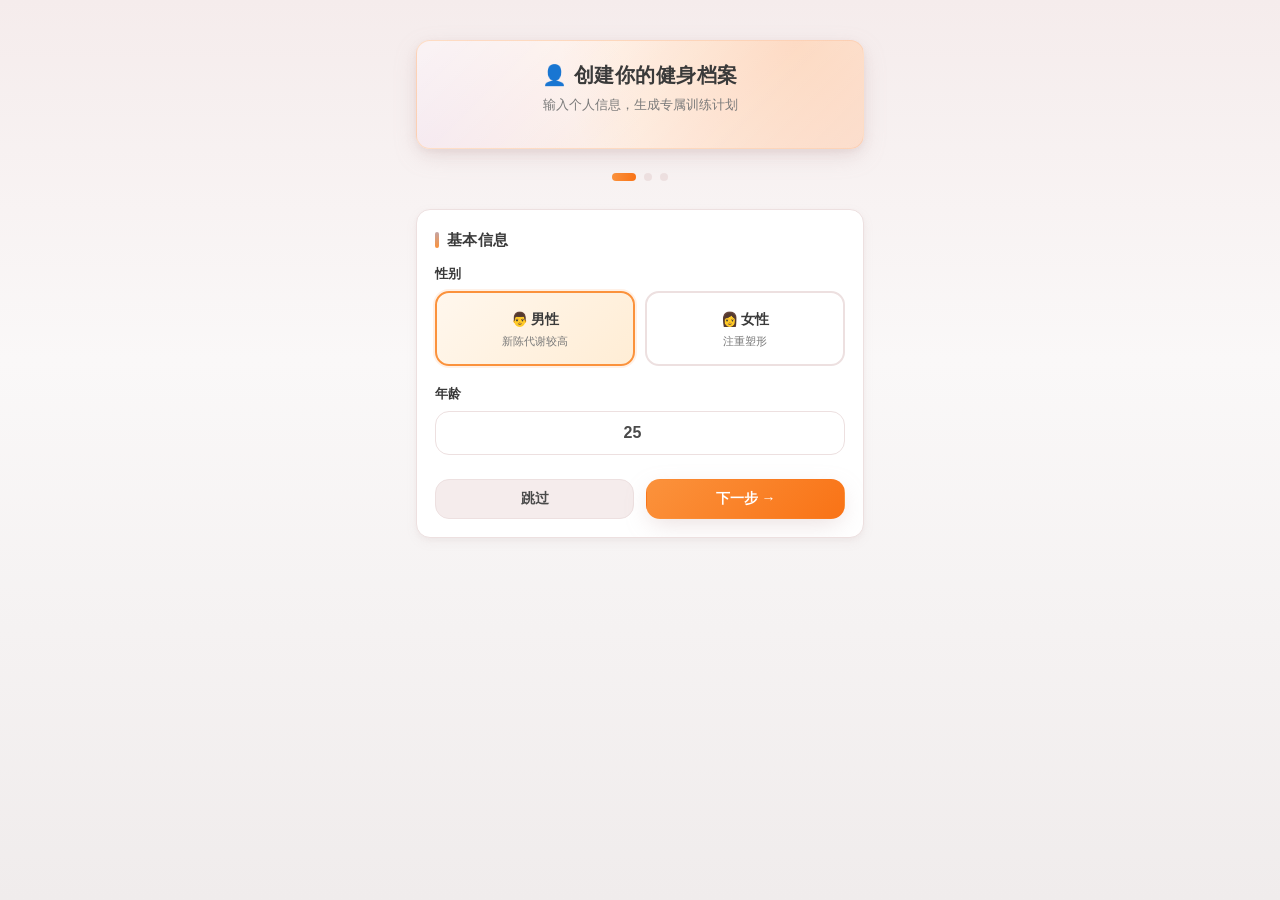
==== onboarding.html @ 5a68b159 "v4.0: 用户画像引导页 + 导航精简 + 首页整合" ====
<!DOCTYPE html>
<html lang="zh-CN">
<head>
<meta charset="UTF-8">
<meta name="viewport" content="width=device-width, initial-scale=1.0">
<title>减脂教练 · 用户画像</title>
<link rel="stylesheet" href="shared.css">
<style>
  .onboarding-container {
    max-width: 480px;
    margin: 0 auto;
    padding: 24px 16px;
    padding-top: 40px;
  }
  .step-indicator {
    display: flex;
    justify-content: center;
    gap: 8px;
    margin-bottom: 28px;
  }
  .step-dot {
    width: 8px;
    height: 8px;
    border-radius: 50%;
    background: var(--border);
    transition: all 0.3s;
  }
  .step-dot.active {
    width: 24px;
    border-radius: 4px;
    background: linear-gradient(90deg, #fb923c, #f97316);
  }
  .form-group {
    margin-bottom: 18px;
  }
  .form-group label {
    display: block;
    font-size: 13px;
    font-weight: 600;
    color: var(--text-strong);
    margin-bottom: 6px;
  }
  .form-group input {
    width: 100%;
    padding: 12px;
    border-radius: var(--radius);
    border: 1px solid var(--border);
    font-size: 16px;
    font-weight: 600;
    text-align: center;
    background: var(--card);
  }
  .form-group input:focus {
    border-color: #fb923c;
    box-shadow: 0 0 0 3px rgba(249, 115, 22, 0.15);
  }
  .radio-group {
    display: grid;
    grid-template-columns: 1fr 1fr;
    gap: 10px;
  }
  .radio-option {
    padding: 14px;
    border-radius: var(--radius);
    border: 2px solid var(--border);
    text-align: center;
    cursor: pointer;
    transition: all 0.2s;
    background: var(--card);
  }
  .radio-option:hover {
    border-color: var(--primary);
  }
  .radio-option.selected {
    border-color: #fb923c;
    background: linear-gradient(135deg, #fff7ed, #ffedd5);
    box-shadow: 0 0 0 2px rgba(249, 115, 22, 0.1);
  }
  .radio-option span {
    font-size: 14px;
    font-weight: 600;
    color: var(--text-strong);
  }
  .radio-option small {
    display: block;
    font-size: 11px;
    color: var(--sub);
    margin-top: 2px;
  }
  .btn-nav {
    display: flex;
    gap: 12px;
    margin-top: 24px;
  }
  .btn-nav .btn {
    flex: 1;
  }
  .result-card {
    background: var(--card);
    border-radius: var(--radius-lg);
    padding: 20px;
    margin-top: 16px;
    border: 1px solid var(--border);
  }
  .result-row {
    display: flex;
    justify-content: space-between;
    align-items: center;
    padding: 10px 0;
    border-bottom: 1px dashed var(--border);
  }
  .result-row:last-child {
    border-bottom: none;
  }
  .result-label {
    font-size: 13px;
    color: var(--sub);
  }
  .result-value {
    font-size: 16px;
    font-weight: 700;
    color: var(--text-strong);
  }
  .result-value.primary {
    color: #f97316;
  }
  .bmi-badge {
    display: inline-flex;
    padding: 4px 10px;
    border-radius: var(--radius-pill);
    font-size: 12px;
    font-weight: 600;
  }
  .bmi-normal { background: #dcfce7; color: #166534; }
  .bmi-overweight { background: #fef3c7; color: #92400e; }
  .bmi-obese { background: #fee2e2; color: #991b1b; }
</style>
</head>
<body>
<div class="onboarding-container">
  <div class="card hero-card" style="text-align:center;margin-bottom:24px">
    <h1>👤 创建你的健身档案</h1>
    <div class="hero-sub">输入个人信息，生成专属训练计划</div>
  </div>

  <div class="step-indicator">
    <div class="step-dot active" id="step1"></div>
    <div class="step-dot" id="step2"></div>
    <div class="step-dot" id="step3"></div>
  </div>

  <!-- Step 1: 基本信息 -->
  <div id="formStep1" class="card" style="display:block">
    <h3>基本信息</h3>
    <div class="form-group">
      <label>性别</label>
      <div class="radio-group">
        <div class="radio-option selected" onclick="selectGender('男')" data-value="男">
          <span>👨 男性</span>
          <small>新陈代谢较高</small>
        </div>
        <div class="radio-option" onclick="selectGender('女')" data-value="女">
          <span>👩 女性</span>
          <small>注重塑形</small>
        </div>
      </div>
    </div>
    <div class="form-group">
      <label>年龄</label>
      <input type="number" id="age" placeholder="25" min="15" max="80" value="25">
    </div>
    <div class="btn-nav">
      <button class="btn btn-secondary" onclick="nextStep(1)">跳过</button>
      <button class="btn btn-primary" onclick="nextStep(1)">下一步 →</button>
    </div>
  </div>

  <!-- Step 2: 身体数据 -->
  <div id="formStep2" class="card" style="display:none">
    <h3>身体数据</h3>
    <div class="form-group">
      <label>身高 (cm)</label>
      <input type="number" id="height" placeholder="170" min="100" max="250" value="170">
    </div>
    <div class="form-group">
      <label>体重 (kg)</label>
      <input type="number" id="weight" placeholder="70" min="30" max="200" step="0.1" value="70">
    </div>
    <div class="btn-nav">
      <button class="btn btn-secondary" onclick="prevStep(2)">← 返回</button>
      <button class="btn btn-primary" onclick="nextStep(2)">下一步 →</button>
    </div>
  </div>

  <!-- Step 3: 目标选择 -->
  <div id="formStep3" class="card" style="display:none">
    <h3>健身目标</h3>
    <div class="radio-group">
      <div class="radio-option selected" onclick="selectGoal('lose')" data-value="lose">
        <span>🔥 减脂</span>
        <small>减少体脂率</small>
      </div>
      <div class="radio-option" onclick="selectGoal('gain')" data-value="gain">
        <span>💪 增肌</span>
        <small>增加肌肉量</small>
      </div>
      <div class="radio-option" onclick="selectGoal('maintain')" data-value="maintain">
        <span>⚖️ 维持</span>
        <small>保持现有状态</small>
      </div>
      <div class="radio-option" onclick="selectGoal('fit')" data-value="fit">
        <span>🏃 塑形</span>
        <small>提升身体素质</small>
      </div>
    </div>
    <div class="form-group">
      <label>每周训练天数</label>
      <div class="radio-group">
        <div class="radio-option" onclick="selectDays(3)" data-value="3">
          <span>3 天</span>
          <small>新手入门</small>
        </div>
        <div class="radio-option selected" onclick="selectDays(5)" data-value="5">
          <span>5 天</span>
          <small>标准训练</small>
        </div>
        <div class="radio-option" onclick="selectDays(6)" data-value="6">
          <span>6 天</span>
          <small>进阶训练</small>
        </div>
      </div>
    </div>
    <div class="btn-nav">
      <button class="btn btn-secondary" onclick="prevStep(3)">← 返回</button>
      <button class="btn btn-primary" onclick="calculateAndSave()">完成创建 →</button>
    </div>
  </div>

  <!-- Result Preview -->
  <div id="resultPreview" class="card" style="display:none">
    <h3>📊 你的专属方案</h3>
    <div class="result-card">
      <div class="result-row">
        <span class="result-label">你的信息</span>
        <span class="result-value"><span id="resGender">男</span> · <span id="resAge">25</span>岁 · <span id="resHeight">170</span>cm</span>
      </div>
      <div class="result-row">
        <span class="result-label">当前体重</span>
        <span class="result-value primary"><span id="resWeight">70</span> kg</span>
      </div>
      <div class="result-row">
        <span class="result-label">BMI 指数</span>
        <span class="result-value"><span id="resBMI">24.2</span> <span id="bmiBadge" class="bmi-badge">正常</span></span>
      </div>
      <div class="result-row">
        <span class="result-label">每日消耗</span>
        <span class="result-value"><span id="resTDEE">2000</span> 千卡</span>
      </div>
      <div class="result-row">
        <span class="result-label">每日摄入目标</span>
        <span class="result-value primary"><span id="resCalories">1600</span> 千卡</span>
      </div>
      <div class="result-row">
        <span class="result-label">蛋白质目标</span>
        <span class="result-value"><span id="resProtein">105</span> g</span>
      </div>
    </div>
    <button class="btn btn-primary btn-block" onclick="goToHome()">开始健身之旅</button>
  </div>
</div>

<script>
var currentStep = 1;
var userProfile = {
  gender: '男',
  age: 25,
  height: 170,
  weight: 70,
  goal: 'lose',
  days: 5
};

function selectGender(gender) {
  document.querySelectorAll('#formStep1 .radio-option').forEach(function(el) {
    el.classList.remove('selected');
  });
  event.currentTarget.classList.add('selected');
  userProfile.gender = gender;
}

function selectGoal(goal) {
  document.querySelectorAll('#formStep3 .radio-option').forEach(function(el) {
    if (el.getAttribute('onclick').includes('selectGoal')) {
      el.classList.remove('selected');
    }
  });
  event.currentTarget.classList.add('selected');
  userProfile.goal = goal;
}

function selectDays(days) {
  document.querySelectorAll('#formStep3 .radio-option').forEach(function(el) {
    if (el.getAttribute('onclick').includes('selectDays')) {
      el.classList.remove('selected');
    }
  });
  event.currentTarget.classList.add('selected');
  userProfile.days = days;
}

function nextStep(step) {
  if (step === 1) {
    userProfile.age = parseInt(document.getElementById('age').value) || 25;
    document.getElementById('formStep1').style.display = 'none';
    document.getElementById('formStep2').style.display = 'block';
    document.getElementById('step1').classList.remove('active');
    document.getElementById('step2').classList.add('active');
    currentStep = 2;
  } else if (step === 2) {
    userProfile.height = parseInt(document.getElementById('height').value) || 170;
    userProfile.weight = parseFloat(document.getElementById('weight').value) || 70;
    document.getElementById('formStep2').style.display = 'none';
    document.getElementById('formStep3').style.display = 'block';
    document.getElementById('step2').classList.remove('active');
    document.getElementById('step3').classList.add('active');
    currentStep = 3;
  }
}

function prevStep(step) {
  if (step === 2) {
    document.getElementById('formStep2').style.display = 'none';
    document.getElementById('formStep1').style.display = 'block';
    document.getElementById('step2').classList.remove('active');
    document.getElementById('step1').classList.add('active');
    currentStep = 1;
  } else if (step === 3) {
    document.getElementById('formStep3').style.display = 'none';
    document.getElementById('formStep2').style.display = 'block';
    document.getElementById('step3').classList.remove('active');
    document.getElementById('step2').classList.add('active');
    currentStep = 2;
  }
}

function calculateAndSave() {
  var bmi = userProfile.weight / Math.pow(userProfile.height / 100, 2);
  
  var bmr;
  if (userProfile.gender === '男') {
    bmr = 10 * userProfile.weight + 6.25 * userProfile.height - 5 * userProfile.age + 5;
  } else {
    bmr = 10 * userProfile.weight + 6.25 * userProfile.height - 5 * userProfile.age - 161;
  }
  
  var activityFactor = userProfile.days === 3 ? 1.375 : (userProfile.days === 5 ? 1.55 : 1.725);
  var tdee = Math.round(bmr * activityFactor);
  
  var calories;
  if (userProfile.goal === 'lose') {
    calories = tdee - 400;
  } else if (userProfile.goal === 'gain') {
    calories = tdee + 300;
  } else {
    calories = tdee;
  }
  
  var protein = Math.round(userProfile.weight * 1.5);
  
  document.getElementById('resGender').textContent = userProfile.gender;
  document.getElementById('resAge').textContent = userProfile.age;
  document.getElementById('resHeight').textContent = userProfile.height;
  document.getElementById('resWeight').textContent = userProfile.weight;
  document.getElementById('resBMI').textContent = bmi.toFixed(1);
  
  var bmiBadge = document.getElementById('bmiBadge');
  if (bmi < 18.5) {
    bmiBadge.textContent = '偏瘦';
    bmiBadge.className = 'bmi-badge';
    bmiBadge.style.background = '#dbeafe';
    bmiBadge.style.color = '#1e40af';
  } else if (bmi < 24) {
    bmiBadge.textContent = '正常';
    bmiBadge.className = 'bmi-badge bmi-normal';
  } else if (bmi < 28) {
    bmiBadge.textContent = '超重';
    bmiBadge.className = 'bmi-badge bmi-overweight';
  } else {
    bmiBadge.textContent = '肥胖';
    bmiBadge.className = 'bmi-badge bmi-obese';
  }
  
  document.getElementById('resTDEE').textContent = tdee;
  document.getElementById('resCalories').textContent = calories;
  document.getElementById('resProtein').textContent = protein;
  
  document.getElementById('formStep3').style.display = 'none';
  document.getElementById('resultPreview').style.display = 'block';
  
  var targetMin = Math.round(userProfile.weight * 0.85);
  var targetMax = Math.round(userProfile.weight * 0.92);
  
  localStorage.setItem('fit_user_profile', JSON.stringify({
    gender: userProfile.gender,
    age: userProfile.age,
    height: userProfile.height,
    weight: userProfile.weight,
    startWeight: userProfile.weight,
    goal: userProfile.goal,
    days: userProfile.days,
    bmi: bmi.toFixed(1),
    tdee: tdee,
    calories: calories,
    protein: protein,
    targetMin: targetMin,
    targetMax: targetMax
  }));
  
  localStorage.setItem('fit_onboarding_done', 'true');
}

function goToHome() {
  window.location.href = 'index.html';
}
</script>
</body>
</html>
---- shared.css ----
/* ============================================================
   减脂教练 App · 共享样式 v3.0
   设计语言：莫兰迪色系 + 柔和渐变 + 毛玻璃阴影
   设计原则：手机优先、卡片分层、微交互、可读性优先
   所有 .html 页面均应引用本文件，作为唯一 CSS 变量来源
   ============================================================ */

:root {
  /* ---- 主题色（莫兰迪色系）---- */
  --bg: #FAF8F8;
  --bg-gradient: linear-gradient(180deg, #F5ECEC 0%, #FAF8F8 40%, #F0ECEC 100%);
  --card: #FFFFFF;
  --surface: #F5ECEC;
  --text: #4A4A4A;
  --text-strong: #3A3A3A;
  --sub: #7A7A7A;
  --border: #EDE0E0;
  --border-strong: #D9D0D0;

  /* ---- 品牌色（莫兰迪粉·灰粉体系）---- */
  --primary: #C4A4A4;
  --primary-soft: #F5ECEC;
  --primary-strong: #A88B8B;

  /* ---- 训练分类色（莫兰迪化）---- */
  --pull: #8B9BA8;        /* 拉日 - 灰蓝 */
  --pull-soft: #E8ECEF;
  --push: #C4A88B;        /* 推日 - 灰橙 */
  --push-soft: #F5ECE4;
  --leg: #A88B8B;         /* 腿日 - 灰粉深 */
  --leg-soft: #EDE0E0;
  --cardio: #9BA89B;      /* 有氧 - 灰绿 */
  --cardio-soft: #ECEFEC;
  --recovery: #A89BA8;    /* 恢复 - 灰紫 */
  --recovery-soft: #F0ECEF;
  --fullbody: #9BA89B;    /* 全身 - 灰绿 */
  --fullbody-soft: #ECEFEC;

  /* ---- 时间轴类别（莫兰迪化）---- */
  --food: #9BA89B;        /* 灰绿 */
  --water: #8B9BA8;       /* 灰蓝 */
  --exercise: #C4A4A4;    /* 灰粉 */
  --move: #A89BA8;        /* 灰紫 */
  --sleep: #8B9BA8;       /* 灰蓝 */
  --rest: #A0A0A0;        /* 灰色 */

  /* ---- 语义色（莫兰迪化）---- */
  --info: #8B9BA8;        /* 灰蓝 */
  --warn: #C4A88B;        /* 灰橙 */
  --danger: #A88B8B;      /* 灰粉深 */
  --success: #9BA89B;     /* 灰绿 */

  /* ---- 阴影（分层体系 - 莫兰迪化）---- */
  --shadow-sm: 0 1px 2px rgba(168, 139, 139, 0.06), 0 1px 1px rgba(168, 139, 139, 0.04);
  --shadow-md: 0 4px 12px rgba(168, 139, 139, 0.08), 0 2px 4px rgba(168, 139, 139, 0.05);
  --shadow-lg: 0 12px 32px -8px rgba(168, 139, 139, 0.18), 0 4px 12px rgba(168, 139, 139, 0.08);
  --shadow-primary: 0 8px 24px -4px rgba(196, 164, 164, 0.35);

  /* ---- 圆角 ---- */
  --radius-sm: 8px;
  --radius: 14px;
  --radius-lg: 20px;
  --radius-pill: 999px;

  /* ---- 字体 ---- */
  --font: -apple-system, BlinkMacSystemFont, "PingFang SC", "Microsoft YaHei", "Segoe UI", sans-serif;
  --font-mono: ui-monospace, SFMono-Regular, Menlo, Monaco, Consolas, monospace;

  /* ---- 间距 ---- */
  --space-1: 4px;
  --space-2: 8px;
  --space-3: 12px;
  --space-4: 16px;
  --space-5: 20px;
  --space-6: 24px;
  --space-8: 32px;
}

/* ================== 基础重置 ================== */
* { box-sizing: border-box; }
html, body {
  margin: 0;
  padding: 0;
  -webkit-text-size-adjust: 100%;
}
body {
  font-family: var(--font);
  background: var(--bg);
  background-image: var(--bg-gradient);
  background-attachment: fixed;
  color: var(--text);
  line-height: 1.6;
  font-size: 15px;
  min-height: 100vh;
  padding-bottom: 40px;
}
a { color: var(--primary); text-decoration: none; }
a:hover { text-decoration: underline; text-underline-offset: 3px; }

/* ================== 顶部 Tab 导航 ================== */
nav.tab-bar {
  position: sticky;
  top: 0;
  z-index: 50;
  display: flex;
  background: rgba(255, 255, 255, 0.82);
  backdrop-filter: saturate(1.4) blur(14px);
  -webkit-backdrop-filter: saturate(1.4) blur(14px);
  border-bottom: 1px solid var(--border);
  box-shadow: 0 1px 0 rgba(139, 90, 43, 0.04);
}
nav.tab-bar a {
  flex: 1;
  text-align: center;
  padding: 14px 8px 12px;
  color: var(--sub);
  font-size: 14px;
  font-weight: 500;
  position: relative;
  letter-spacing: 0.3px;
  transition: color 0.2s ease;
}
nav.tab-bar a:hover { color: var(--primary); text-decoration: none; }
nav.tab-bar a.active {
  color: var(--primary-strong);
  font-weight: 700;
}
nav.tab-bar a.active::after {
  content: '';
  position: absolute;
  bottom: 0;
  left: 50%;
  transform: translateX(-50%);
  width: 28px;
  height: 3px;
  background: linear-gradient(90deg, var(--primary), #fb923c);
  border-radius: 3px 3px 0 0;
  box-shadow: 0 0 10px rgba(249, 115, 22, 0.4);
}

/* ================== 页面容器 ================== */
.container {
  max-width: 720px;
  margin: 0 auto;
  padding: 20px 16px;
}
.page-title {
  font-size: 22px;
  font-weight: 700;
  margin: 8px 4px 16px;
  color: var(--text-strong);
  letter-spacing: 0.5px;
  display: flex;
  align-items: center;
  gap: 8px;
}
.page-title small {
  font-size: 12px;
  color: var(--sub);
  font-weight: 500;
  margin-left: auto;
}

/* ================== 卡片（核心组件）================== */
.card {
  background: var(--card);
  border-radius: var(--radius);
  padding: 18px 18px;
  box-shadow: var(--shadow-md);
  margin-bottom: 14px;
  border: 1px solid var(--border);
  transition: transform 0.25s ease, box-shadow 0.25s ease;
  position: relative;
  overflow: hidden;
}
.card:hover { box-shadow: var(--shadow-lg); }
.card > h2,
.card > h3 {
  margin: 0 0 12px;
  font-size: 15px;
  font-weight: 700;
  color: var(--text-strong);
  letter-spacing: 0.3px;
  display: flex;
  align-items: center;
  gap: 8px;
}
.card h2::before,
.card h3::before {
  content: '';
  width: 4px;
  height: 16px;
  background: linear-gradient(180deg, var(--primary), #fb923c);
  border-radius: 2px;
}
.card hr {
  border: none;
  border-top: 1px dashed var(--border);
  margin: 14px 0;
}

/* ---- 分类边框卡片（训练日 / 明日预告）---- */
.card-accent-pull { border-left: 4px solid var(--pull); }
.card-accent-push { border-left: 4px solid var(--push); }
.card-accent-leg  { border-left: 4px solid var(--leg); }
.card-accent-cardio { border-left: 4px solid var(--cardio); }
.card-accent-recovery { border-left: 4px solid var(--recovery); }
.card-accent-fullbody { border-left: 4px solid var(--fullbody); }
.card-accent-tomorrow { border-left: 4px solid var(--info); }
.card-accent-sleep  { border-left: 4px solid var(--sleep); }

/* ---- 顶部渐变大卡（英雄卡片）---- */
.hero-card {
  background:
    linear-gradient(135deg, rgba(255,255,255,0.95), rgba(255,255,255,0.85)),
    linear-gradient(135deg, #fb923c 0%, #f97316 50%, #ea580c 100%);
  color: var(--text);
  border: 1px solid rgba(249, 115, 22, 0.2);
  box-shadow: var(--shadow-primary), var(--shadow-md);
  position: relative;
}
.hero-card::before {
  content: '';
  position: absolute;
  inset: 0;
  background: radial-gradient(circle at 85% 0%, rgba(249, 115, 22, 0.15), transparent 60%),
              radial-gradient(circle at 0% 100%, rgba(139, 92, 246, 0.08), transparent 50%);
  pointer-events: none;
}
.hero-card h1 {
  margin: 0 0 4px;
  font-size: 20px;
  font-weight: 800;
  color: var(--text-strong);
  letter-spacing: 0.5px;
  position: relative;
}
.hero-card .hero-sub {
  font-size: 13px;
  color: var(--sub);
  margin-bottom: 14px;
  position: relative;
}

/* ================== 网格与数字卡 ================== */
.grid-2 { display: grid; grid-template-columns: 1fr 1fr; gap: 10px; }
.grid-3 { display: grid; grid-template-columns: 1fr 1fr 1fr; gap: 10px; }
.grid-4 { display: grid; grid-template-columns: repeat(4, 1fr); gap: 8px; }
@media (max-width: 480px) {
  .grid-4 { grid-template-columns: repeat(2, 1fr); }
}

.metric-box {
  background: var(--surface);
  border: 1px solid var(--border);
  border-radius: var(--radius-sm);
  padding: 12px 10px;
  text-align: center;
  position: relative;
}
.metric-box .metric-val {
  display: block;
  font-size: 22px;
  font-weight: 800;
  color: var(--primary-strong);
  letter-spacing: 0.5px;
}
.metric-box .metric-label {
  font-size: 12px;
  color: var(--sub);
  margin-top: 2px;
}
.metric-box.primary {
  background: linear-gradient(135deg, var(--primary-soft), #fff7ed);
  border-color: #fed7aa;
}
.metric-box.water {
  background: linear-gradient(135deg, #e0f2fe, #f0f9ff);
  border-color: #bae6fd;
}
.metric-box.water .metric-val { color: #0369a1; }
.metric-box.exercise {
  background: linear-gradient(135deg, #ffedd5, #fff7ed);
  border-color: #fed7aa;
}
.metric-box.exercise .metric-val { color: var(--primary-strong); }
.metric-box.sleep {
  background: linear-gradient(135deg, #e0e7ff, #f5f3ff);
  border-color: #c7d2fe;
}
.metric-box.sleep .metric-val { color: #4338ca; }

/* ================== 标签（badge）================== */
.badge {
  display: inline-flex;
  align-items: center;
  gap: 4px;
  font-size: 12px;
  font-weight: 600;
  padding: 4px 10px;
  border-radius: var(--radius-pill);
  line-height: 1.4;
}
.badge-pull { background: var(--pull-soft); color: #1e40af; }
.badge-push { background: var(--push-soft); color: #92400e; }
.badge-leg  { background: var(--leg-soft); color: #991b1b; }
.badge-cardio { background: var(--cardio-soft); color: #166534; }
.badge-recovery { background: var(--recovery-soft); color: #6d28d9; }
.badge-fullbody { background: var(--fullbody-soft); color: #9d174d; }
.badge-info   { background: #e0f2fe; color: #075985; }
.badge-warn   { background: #fef3c7; color: #92400e; }
.badge-danger { background: #fee2e2; color: #991b1b; }

/* ================== 时间轴（横向滚动）================== */
.tl-scroll {
  overflow-x: auto;
  overflow-y: hidden;
  scroll-snap-type: x mandatory;
  -webkit-overflow-scrolling: touch;
  margin: 0 -4px;
  padding: 4px;
  scrollbar-width: none;
}
.tl-scroll::-webkit-scrollbar { display: none; }
.tl-track {
  display: flex;
  gap: 8px;
  flex-wrap: nowrap;
}
.tl-item {
  flex: 0 0 auto;
  width: 120px;
  background: var(--card);
  border: 1px solid var(--border);
  border-radius: var(--radius);
  padding: 10px;
  scroll-snap-align: start;
  position: relative;
  transition: transform 0.2s, box-shadow 0.2s;
}
.tl-item:hover { transform: translateY(-2px); box-shadow: var(--shadow-sm); }
.tl-item.now {
  background: linear-gradient(135deg, #fff7ed, #ffedd5);
  border-color: var(--primary);
  box-shadow: var(--shadow-primary);
}
.tl-item.now::before {
  content: '当前';
  position: absolute;
  top: -7px; right: 8px;
  background: var(--primary);
  color: #fff;
  font-size: 10px;
  padding: 2px 8px;
  border-radius: var(--radius-pill);
  font-weight: 700;
  letter-spacing: 1px;
}
.tl-item .tl-time {
  font-size: 12px;
  font-weight: 700;
  margin-bottom: 4px;
}
.tl-item .tl-text {
  font-size: 13px;
  color: var(--text);
  line-height: 1.45;
}
.tl-time.food { color: var(--food); }
.tl-time.water { color: var(--water); }
.tl-time.exercise { color: var(--exercise); }
.tl-time.move { color: var(--move); }
.tl-time.sleep { color: var(--sleep); }
.tl-time.rest { color: var(--rest); }

/* ================== 按钮 ================== */
.btn {
  display: inline-flex;
  align-items: center;
  justify-content: center;
  gap: 6px;
  padding: 10px 18px;
  font-size: 14px;
  font-weight: 600;
  border-radius: var(--radius);
  border: 1px solid var(--border);
  background: var(--card);
  color: var(--text);
  cursor: pointer;
  transition: all 0.2s ease;
  font-family: inherit;
}
.btn:hover { border-color: var(--primary); transform: translateY(-1px); box-shadow: var(--shadow-sm); }
.btn:active { transform: translateY(0); }

.btn-primary {
  background: linear-gradient(135deg, #fb923c, #f97316);
  color: #fff;
  border-color: transparent;
  box-shadow: var(--shadow-primary);
}
.btn-primary:hover { filter: brightness(1.05); }

.btn-secondary {
  background: var(--surface);
  color: var(--text);
}

.btn-block { width: 100%; }

/* ---- 问题按钮组（用于每周小结等）---- */
.btn-group {
  display: flex;
  flex-wrap: wrap;
  gap: 6px;
  margin: 6px 0 4px;
}
.qb-btn {
  flex: 1;
  min-width: 72px;
  padding: 10px 8px;
  border-radius: var(--radius);
  background: var(--surface);
  border: 1px solid var(--border);
  color: var(--text);
  font-size: 13px;
  font-weight: 600;
  cursor: pointer;
  transition: all 0.2s;
  font-family: inherit;
}
.qb-btn:hover { border-color: var(--primary); color: var(--primary); }
.qb-btn.selected {
  background: linear-gradient(135deg, #fb923c, #f97316);
  color: #fff;
  border-color: transparent;
  box-shadow: var(--shadow-primary);
}

/* ================== 输入控件 ================== */
input[type="text"], input[type="number"], textarea {
  width: 100%;
  padding: 10px 12px;
  border-radius: var(--radius-sm);
  border: 1px solid var(--border);
  background: var(--card);
  color: var(--text);
  font-size: 14px;
  font-family: inherit;
  outline: none;
  transition: border-color 0.2s, box-shadow 0.2s;
}
input:focus, textarea:focus {
  border-color: var(--primary);
  box-shadow: 0 0 0 3px rgba(249, 115, 22, 0.15);
}
textarea { min-height: 72px; resize: vertical; line-height: 1.6; }

/* ================== Tab 切换（训练日/主导航）================== */
.subtabs, .tab-wrap {
  display: flex;
  gap: 6px;
  margin-bottom: 14px;
  overflow-x: auto;
  padding-bottom: 4px;
  scrollbar-width: none;
}
.subtabs::-webkit-scrollbar, .tab-wrap::-webkit-scrollbar { display: none; }
.subtab-btn, .tab-btn {
  flex: 0 0 auto;
  padding: 8px 14px;
  font-size: 13px;
  font-weight: 600;
  border-radius: var(--radius-pill);
  background: var(--surface);
  border: 1px solid var(--border);
  color: var(--text);
  cursor: pointer;
  white-space: nowrap;
  transition: all 0.2s;
  font-family: inherit;
}
.subtab-btn:hover, .tab-btn:hover { border-color: var(--primary); color: var(--primary); }
.subtab-btn.active, .tab-btn.active {
  background: linear-gradient(135deg, #fb923c, #f97316);
  color: #fff;
  border-color: transparent;
  box-shadow: var(--shadow-primary);
}
.tab-panel { display: none; }
.tab-panel.active { display: block; animation: fadeIn 0.3s ease; }

@keyframes fadeIn {
  from { opacity: 0; transform: translateY(6px); }
  to   { opacity: 1; transform: translateY(0); }
}

/* ================== 动作列表 ================== */
.move-list { display: flex; flex-direction: column; gap: 6px; }
.move-row {
  display: grid;
  grid-template-columns: 28px 1fr auto auto;
  align-items: center;
  gap: 10px;
  padding: 10px 12px;
  background: var(--surface);
  border-radius: var(--radius-sm);
  font-size: 13.5px;
  transition: background 0.2s;
}
.move-row:hover { background: #fef3e6; }
.move-row .mv-idx {
  font-weight: 700;
  color: var(--primary);
  font-size: 13px;
  width: 24px; height: 24px;
  background: var(--primary-soft);
  border-radius: 50%;
  display: inline-flex; align-items: center; justify-content: center;
}
.move-row .mv-name { font-weight: 600; color: var(--text-strong); }
.move-row .mv-sets { color: var(--sub); font-size: 12px; font-family: var(--font-mono); }
.move-row .mv-rest { font-size: 11px; color: var(--sub); }

/* ================== B 站视频卡 ================== */
.vid-card {
  background: #0f0f0f;
  border-radius: var(--radius);
  overflow: hidden;
  margin: 10px 0;
  box-shadow: var(--shadow-md);
}
.vid-card .vid-meta {
  padding: 10px 12px;
  color: #f3f4f6;
  font-size: 12.5px;
  display: flex;
  align-items: center;
  gap: 8px;
  background: linear-gradient(90deg, #1a1a1a, #0f0f0f);
}
.vid-card .vid-meta .vid-icon {
  display: inline-flex; align-items: center; justify-content: center;
  width: 24px; height: 24px;
  background: #ea580c; border-radius: 6px;
  color: #fff; font-size: 11px; font-weight: 700;
}
.vid-lazy {
  position: relative;
  aspect-ratio: 16/9;
  background: #000 url("data:image/svg+xml;utf8,<svg xmlns='http://www.w3.org/2000/svg' viewBox='0 0 160 90'><defs><linearGradient id='g' x1='0' x2='1'><stop offset='0' stop-color='%23f97316'/><stop offset='1' stop-color='%23c2410c'/></linearGradient></defs><rect width='160' height='90' fill='%23222'/><circle cx='80' cy='45' r='16' fill='url(%23g)' opacity='0.9'/><polygon points='74,38 74,52 88,45' fill='white'/></svg>") center/cover no-repeat;
  cursor: pointer;
  display: flex; align-items: center; justify-content: center;
  transition: filter 0.2s;
}
.vid-lazy:hover { filter: brightness(1.1); }
.vid-lazy::before {
  content: '▶ 点击播放 B 站视频';
  color: #fff;
  font-size: 13px;
  background: rgba(0,0,0,0.55);
  padding: 8px 14px;
  border-radius: var(--radius-pill);
}
.vid-card iframe {
  width: 100%;
  aspect-ratio: 16/9;
  border: 0;
  display: block;
}

/* ================== 表格 ================== */
.simple-table {
  width: 100%;
  border-collapse: collapse;
  font-size: 13.5px;
  margin: 6px 0;
}
.simple-table th,
.simple-table td {
  padding: 9px 10px;
  border-bottom: 1px solid var(--border);
  text-align: left;
  vertical-align: top;
}
.simple-table th {
  font-size: 12px;
  color: var(--sub);
  font-weight: 600;
  background: var(--surface);
  letter-spacing: 0.3px;
  text-transform: uppercase;
}
.simple-table tr:last-child td { border-bottom: none; }
.simple-table tr:hover td { background: #fff7ed; }

/* ================== 天气行 ================== */
.weather-row {
  display: flex;
  align-items: center;
  gap: 10px;
  padding: 10px 12px;
  background: linear-gradient(135deg, #f0f9ff, #fff7ed);
  border-radius: var(--radius-sm);
  font-size: 13.5px;
  border: 1px solid #e0f2fe;
}
.weather-row .wx-emoji { font-size: 20px; }
.weather-row .wx-text { flex: 1; font-size: 13.5px; }
.weather-row .wx-tag {
  font-size: 11px;
  background: #fff;
  padding: 3px 8px;
  border-radius: var(--radius-pill);
  color: var(--primary);
  font-weight: 600;
}

/* ================== 进度条（体重追踪）================== */
.progress-wrap {
  margin: 12px 0 10px;
}
.progress-bar {
  position: relative;
  height: 10px;
  background: var(--surface);
  border-radius: var(--radius-pill);
  overflow: hidden;
}
.progress-bar .progress-fill {
  height: 100%;
  background: linear-gradient(90deg, #fb923c, #f97316);
  border-radius: var(--radius-pill);
  transition: width 0.6s ease;
  box-shadow: 0 0 10px rgba(249, 115, 22, 0.4);
}
.progress-labels {
  display: flex;
  justify-content: space-between;
  font-size: 11px;
  color: var(--sub);
  margin-top: 4px;
}

/* ================== 训练进度条（训练日跟练专用）================== */
.workout-progress {
  display: flex;
  align-items: center;
  gap: 10px;
  padding: 12px 14px;
  background: linear-gradient(135deg, #fff7ed, #ffedd5);
  border-radius: var(--radius);
  border: 1px solid #fed7aa;
  margin-bottom: 14px;
}
.workout-progress .progress-ring {
  width: 48px;
  height: 48px;
  border-radius: 50%;
  background: conic-gradient(var(--primary) 0%, var(--primary) var(--progress), #fff 0%);
  display: flex;
  align-items: center;
  justify-content: center;
  position: relative;
}
.workout-progress .progress-ring::before {
  content: '';
  position: absolute;
  width: 38px;
  height: 38px;
  background: #fff;
  border-radius: 50%;
}
.workout-progress .progress-ring span {
  position: relative;
  font-size: 13px;
  font-weight: 700;
  color: var(--primary-strong);
}
.workout-progress .progress-info {
  flex: 1;
}
.workout-progress .progress-title {
  font-size: 13px;
  color: var(--text);
  font-weight: 600;
}
.workout-progress .progress-sub {
  font-size: 11.5px;
  color: var(--sub);
  margin-top: 2px;
}
.workout-progress .progress-btn {
  padding: 8px 14px;
  background: linear-gradient(135deg, #fb923c, #f97316);
  color: #fff;
  border: none;
  border-radius: var(--radius-pill);
  font-size: 12px;
  font-weight: 600;
  cursor: pointer;
  box-shadow: var(--shadow-primary);
}

/* ================== 休息计时器 ================== */
.rest-timer {
  position: fixed;
  top: 50%;
  left: 50%;
  transform: translate(-50%, -50%);
  background: rgba(15, 23, 42, 0.95);
  border-radius: 24px;
  padding: 40px 50px;
  z-index: 300;
  text-align: center;
  box-shadow: 0 25px 60px rgba(0, 0, 0, 0.4);
  animation: timerPop 0.3s cubic-bezier(0.34, 1.56, 0.64, 1);
}
@keyframes timerPop {
  from { opacity: 0; transform: translate(-50%, -50%) scale(0.8); }
  to   { opacity: 1; transform: translate(-50%, -50%) scale(1); }
}
.rest-timer .timer-bg {
  width: 160px;
  height: 160px;
  border-radius: 50%;
  background: conic-gradient(#22c55e 0%, #22c55e var(--timer-pct), #334155 0%);
  margin: 0 auto 20px;
  display: flex;
  align-items: center;
  justify-content: center;
  position: relative;
}
.rest-timer .timer-bg::before {
  content: '';
  position: absolute;
  width: 140px;
  height: 140px;
  background: #0f172a;
  border-radius: 50%;
}
.rest-timer .timer-num {
  position: relative;
  font-size: 56px;
  font-weight: 800;
  color: #fff;
  font-family: var(--font-mono);
}
.rest-timer .timer-label {
  font-size: 14px;
  color: #94a3b8;
  margin-bottom: 20px;
}
.rest-timer .timer-btns {
  display: flex;
  gap: 12px;
  justify-content: center;
}
.rest-timer .timer-btn {
  padding: 10px 24px;
  border-radius: var(--radius);
  font-size: 13px;
  font-weight: 600;
  cursor: pointer;
  font-family: inherit;
  border: none;
}
.rest-timer .timer-btn-primary {
  background: linear-gradient(135deg, #22c55e, #16a34a);
  color: #fff;
}
.rest-timer .timer-btn-secondary {
  background: #334155;
  color: #94a3b8;
}
.rest-overlay {
  position: fixed;
  inset: 0;
  background: rgba(0, 0, 0, 0.6);
  z-index: 299;
  backdrop-filter: blur(4px);
}

/* ================== Canvas 图表 ================== */
canvas.chart {
  width: 100%;
  max-width: 100%;
  display: block;
  background: linear-gradient(180deg, #fff7ed, #ffffff);
  border-radius: var(--radius);
  border: 1px solid var(--border);
  padding: 8px;
  margin-top: 8px;
}

/* ================== 列表（规则清单）================== */
.rule-list {
  list-style: none;
  padding: 0;
  margin: 0;
  display: flex;
  flex-direction: column;
  gap: 6px;
}
.rule-list li {
  padding: 10px 12px 10px 36px;
  background: var(--surface);
  border-radius: var(--radius-sm);
  font-size: 13.5px;
  position: relative;
  line-height: 1.55;
}
.rule-list li::before {
  content: '';
  position: absolute;
  left: 12px;
  top: 50%;
  transform: translateY(-50%);
  width: 14px; height: 14px;
  background: var(--primary);
  border-radius: 50%;
  box-shadow: 0 0 0 4px var(--primary-soft);
}
.rule-list li:hover { background: #fef3e6; }

/* ================== 双列对比卡（禁/替）================== */
.compare {
  display: grid;
  grid-template-columns: 1fr 1fr;
  gap: 10px;
  margin-top: 8px;
}
.compare .col {
  padding: 12px;
  border-radius: var(--radius);
  background: var(--surface);
  border: 1px solid var(--border);
}
.compare .col.forbid { border-color: #fecaca; background: #fef2f2; }
.compare .col.allow { border-color: #bbf7d0; background: #f0fdf4; }
.compare .col h4 {
  margin: 0 0 8px;
  font-size: 12px;
  font-weight: 700;
  letter-spacing: 0.5px;
}
.compare .col.forbid h4 { color: #b91c1c; }
.compare .col.allow h4 { color: #15803d; }
.compare .col ul {
  list-style: none;
  padding: 0;
  margin: 0;
  font-size: 12.5px;
}
.compare .col ul li { padding: 4px 0; line-height: 1.5; }

/* ================== 状态文本 / 轻文本 ================== */
.muted { color: var(--sub); font-size: 12.5px; }
.hint {
  font-size: 12px;
  color: var(--sub);
  padding: 8px 10px;
  background: var(--surface);
  border-left: 3px solid var(--primary);
  border-radius: 0 var(--radius-sm) var(--radius-sm) 0;
  margin: 8px 0;
}

/* ================== 空态 & 保存提示 ================== */
.save-flash {
  position: fixed;
  bottom: 24px; left: 50%;
  transform: translateX(-50%);
  background: rgba(15, 23, 42, 0.92);
  color: #fff;
  padding: 10px 18px;
  border-radius: var(--radius-pill);
  font-size: 13px;
  z-index: 200;
  opacity: 0;
  transition: opacity 0.25s;
}
.save-flash.show { opacity: 1; }

/* ================== 页面专属：折叠卡 ================== */
details.accordion {
  background: var(--card);
  border: 1px solid var(--border);
  border-radius: var(--radius);
  padding: 10px 14px;
  margin-bottom: 8px;
  box-shadow: var(--shadow-sm);
}
details.accordion summary {
  font-size: 14px;
  font-weight: 700;
  cursor: pointer;
  list-style: none;
  color: var(--text-strong);
  padding: 6px 0;
  display: flex;
  align-items: center;
  justify-content: space-between;
}
details.accordion summary::-webkit-details-marker { display: none; }
details.accordion summary::after {
  content: '▾';
  color: var(--primary);
  transition: transform 0.25s;
  font-size: 14px;
}
details.accordion[open] summary::after { transform: rotate(180deg); }
details.accordion[open] summary { border-bottom: 1px dashed var(--border); margin-bottom: 10px; padding-bottom: 10px; }

/* ================== 小工具类 ================== */
.flex { display: flex; align-items: center; }
.flex-between { display: flex; align-items: center; justify-content: space-between; }
.flex-col { display: flex; flex-direction: column; }
.gap-2 { gap: 6px; }
.gap-3 { gap: 10px; }
.gap-4 { gap: 16px; }
.mt-2 { margin-top: 8px; }
.mt-3 { margin-top: 12px; }
.mt-4 { margin-top: 16px; }
.mb-0 { margin-bottom: 0; }
.text-strong { color: var(--text-strong); font-weight: 700; }
.text-primary { color: var(--primary-strong); font-weight: 700; }
.center { text-align: center; }
.small { font-size: 12.5px; }
.tag-row { display: flex; flex-wrap: wrap; gap: 6px; margin-top: 8px; }

/* ================== 每日必做清单 ================== */
.daily-checklist {
  display: flex;
  flex-direction: column;
  gap: 8px;
  margin-top: 8px;
}
.daily-check-item {
  display: flex;
  align-items: center;
  gap: 10px;
  padding: 12px 14px;
  background: var(--surface);
  border-radius: var(--radius-sm);
  transition: all 0.2s;
  cursor: pointer;
}
.daily-check-item:hover { background: #fef3e6; }
.daily-check-item.done {
  background: #f0fdf4;
  opacity: 0.85;
}
.daily-check-item.done .daily-check-text {
  text-decoration: line-through;
  color: var(--sub);
}
.daily-check-icon {
  width: 24px;
  height: 24px;
  border-radius: 50%;
  display: flex;
  align-items: center;
  justify-content: center;
  font-size: 12px;
  background: var(--card);
  border: 2px solid var(--border-strong);
  flex-shrink: 0;
  transition: all 0.2s;
}
.daily-check-item.done .daily-check-icon {
  background: linear-gradient(135deg, #22c55e, #16a34a);
  border-color: transparent;
  color: #fff;
}
.daily-check-text {
  flex: 1;
  font-size: 14px;
  font-weight: 600;
  color: var(--text-strong);
}
.daily-check-meta {
  font-size: 11.5px;
  color: var(--sub);
}

/* ================== 水杯追踪器 ================== */
.water-tracker {
  display: flex;
  flex-wrap: wrap;
  gap: 8px;
  margin-top: 10px;
}
.water-cup {
  width: 48px;
  height: 56px;
  border-radius: 8px 8px 24px 24px;
  background: linear-gradient(180deg, #e0f2fe, #f0f9ff);
  border: 2px solid #bae6fd;
  display: flex;
  align-items: center;
  justify-content: center;
  cursor: pointer;
  transition: all 0.2s;
  position: relative;
}
.water-cup:hover { transform: translateY(-2px); }
.water-cup.active {
  background: linear-gradient(180deg, #0ea5e9, #0284c7);
  border-color: #0ea5e9;
  box-shadow: 0 4px 12px rgba(14, 165, 233, 0.4);
}
.water-cup.active::before {
  content: '';
  position: absolute;
  inset: 4px;
  background: rgba(255,255,255,0.2);
  border-radius: 4px 4px 20px 20px;
}
.water-cup-icon {
  font-size: 20px;
  z-index: 1;
}
.water-cup.active .water-cup-icon {
  color: #fff;
  filter: drop-shadow(0 2px 4px rgba(0,0,0,0.2));
}

/* ================== 激励卡片 ================== */
.motivation-card {
  background:
    linear-gradient(135deg, rgba(249,115,22,0.1), rgba(139,92,246,0.08)),
    linear-gradient(135deg, #fff7ed, #fff);
  border: 1px solid rgba(249,115,22,0.2);
  border-radius: var(--radius);
  padding: 16px;
  margin-top: 12px;
  text-align: center;
  position: relative;
  overflow: hidden;
}
.motivation-card::before {
  content: '';
  position: absolute;
  top: -50%;
  right: -50%;
  width: 100%;
  height: 100%;
  background: radial-gradient(circle, rgba(249,115,22,0.1), transparent 70%);
}
.motivation-card .motiv-icon {
  font-size: 32px;
  margin-bottom: 8px;
  position: relative;
}
.motivation-card .motiv-text {
  font-size: 14px;
  color: var(--text-strong);
  font-weight: 600;
  line-height: 1.6;
  position: relative;
}
.motivation-card .motiv-author {
  font-size: 11.5px;
  color: var(--sub);
  margin-top: 6px;
  position: relative;
}

/* ================== 倒计时卡片 ================== */
.countdown-card {
  background: linear-gradient(135deg, var(--primary-soft), #fff7ed);
  border: 1px solid #fed7aa;
  border-radius: var(--radius);
  padding: 14px;
  margin-top: 10px;
  display: flex;
  align-items: center;
  gap: 12px;
}
.countdown-card .countdown-icon {
  font-size: 24px;
}
.countdown-card .countdown-info {
  flex: 1;
}
.countdown-card .countdown-title {
  font-size: 13px;
  color: var(--sub);
}
.countdown-card .countdown-value {
  font-size: 20px;
  font-weight: 800;
  color: var(--primary-strong);
  font-family: var(--font-mono);
}

/* ================== 进度环（概览）================== */
.progress-ring-overview {
  width: 72px;
  height: 72px;
  border-radius: 50%;
  background: conic-gradient(var(--primary) 0%, var(--primary) var(--progress, 0%), var(--surface) 0%);
  display: flex;
  align-items: center;
  justify-content: center;
  position: relative;
  flex-shrink: 0;
}
.progress-ring-overview::before {
  content: '';
  position: absolute;
  width: 56px;
  height: 56px;
  background: var(--card);
  border-radius: 50%;
}
.progress-ring-overview span {
  position: relative;
  font-size: 16px;
  font-weight: 800;
  color: var(--primary-strong);
}

/* ================== 连续打卡徽章 ================== */
.streak-badge {
  display: inline-flex;
  align-items: center;
  gap: 6px;
  background: linear-gradient(135deg, #fef3c7, #fde68a);
  border: 1px solid #fcd34d;
  border-radius: var(--radius-pill);
  padding: 6px 12px;
  font-size: 12px;
  font-weight: 700;
  color: #92400e;
}
.streak-badge .streak-fire {
  font-size: 16px;
  animation: pulse 2s ease-in-out infinite;
}
@keyframes pulse {
  0%, 100% { transform: scale(1); }
  50% { transform: scale(1.1); }
}

/* ================== 卡片装饰角标 ================== */
.card-corner-badge {
  position: absolute;
  top: 0;
  right: 0;
  width: 0;
  height: 0;
  border-top: 40px solid var(--primary);
  border-left: 40px solid transparent;
}
.card-corner-badge::after {
  content: attr(data-text);
  position: absolute;
  top: -34px;
  right: -28px;
  color: #fff;
  font-size: 9px;
  font-weight: 700;
  transform: rotate(45deg);
  letter-spacing: 0.5px;
}

/* ================== 动态数字动画 ================== */
@keyframes countUp {
  from { opacity: 0; transform: translateY(4px); }
  to { opacity: 1; transform: translateY(0); }
}
.animate-count {
  animation: countUp 0.5s ease-out;
}

/* ================== 深色主题（教程/小结）================== */
body.dark {
  --bg: #0f0f0f;
  --bg-gradient: linear-gradient(180deg, #1a1a1a 0%, #0f0f0f 100%);
  --card: #1a1a1a;
  --surface: #242424;
  --text: #e5e7eb;
  --text-strong: #f9fafb;
  --sub: #9ca3af;
  --border: #2d2d2d;
  --border-strong: #3f3f3f;
  --primary-soft: rgba(249, 115, 22, 0.15);
  color: var(--text);
}
body.dark .card { background: var(--card); border-color: var(--border); }
body.dark .metric-box { background: var(--surface); border-color: var(--border); }
body.dark .metric-box.primary { background: linear-gradient(135deg, rgba(249,115,22,0.2), rgba(249,115,22,0.05)); border-color: rgba(249,115,22,0.3); }
body.dark .tl-item { background: var(--surface); border-color: var(--border); color: var(--text); }
body.dark .subtab-btn, body.dark .qb-btn { background: var(--surface); border-color: var(--border); color: var(--text); }
body.dark .move-row, body.dark .rule-list li { background: var(--surface); }
body.dark input, body.dark textarea { background: var(--surface); border-color: var(--border); color: var(--text); }
body.dark .hero-card {
  background: linear-gradient(135deg, rgba(249,115,22,0.15), rgba(139,92,246,0.08)), #1a1a1a;
  color: var(--text);
  border-color: rgba(249,115,22,0.3);
}
body.dark .hero-card h1 { color: #f97316; }
body.dark .compare .col { background: var(--surface); border-color: var(--border); }
body.dark .compare .col.forbid { border-color: #991b1b; }
body.dark .compare .col.allow { border-color: #15803d; }
body.dark .daily-check-item { background: var(--surface); }
body.dark .daily-check-item:hover { background: rgba(249, 115, 22, 0.08); }
body.dark .daily-check-item.done { background: rgba(34, 197, 94, 0.1); }
body.dark .daily-check-icon { background: var(--card); border-color: #404040; }
body.dark .water-cup { background: rgba(14, 165, 233, 0.1); border-color: rgba(14, 165, 233, 0.3); }
body.dark .motivation-card { background: rgba(249, 115, 22, 0.08); border-color: rgba(249, 115, 22, 0.2); }
body.dark .countdown-card { background: rgba(249, 115, 22, 0.08); border-color: rgba(249, 115, 22, 0.2); }
body.dark .progress-ring-overview::before { background: var(--card); }
body.dark nav.tab-bar {
  background: rgba(26, 26, 26, 0.92);
  border-bottom-color: var(--border);
}
body.dark nav.tab-bar a { color: var(--sub); }
body.dark nav.tab-bar a.active { color: #f97316; }

/* ================== 复选框行（每日必做 / 训练日）================== */
.check-row {
  display: flex;
  align-items: flex-start;
  gap: 12px;
  padding: 12px 14px;
  background: var(--surface);
  border-radius: var(--radius-sm);
  margin-bottom: 8px;
  transition: all 0.2s;
}
.check-row:hover { background: #fef3e6; }
.check {
  position: relative;
  display: inline-flex;
  align-items: center;
  justify-content: center;
  flex-shrink: 0;
  margin-top: 2px;
}
.check input[type="checkbox"] {
  position: absolute;
  opacity: 0;
  width: 20px;
  height: 20px;
  margin: 0;
  cursor: pointer;
}
.check-box {
  width: 20px;
  height: 20px;
  border: 2px solid var(--border-strong);
  border-radius: 6px;
  background: var(--card);
  display: inline-flex;
  align-items: center;
  justify-content: center;
  transition: all 0.2s;
}
.check input[type="checkbox"]:checked + .check-box {
  background: linear-gradient(135deg, #fb923c, #f97316);
  border-color: transparent;
  box-shadow: var(--shadow-primary);
}
.check input[type="checkbox"]:checked + .check-box::after {
  content: '';
  width: 5px;
  height: 10px;
  border-right: 2px solid #fff;
  border-bottom: 2px solid #fff;
  transform: rotate(45deg) translate(-1px, -1px);
}
.check-main {
  flex: 1;
  min-width: 0;
}
.check-title {
  font-size: 14px;
  font-weight: 600;
  color: var(--text-strong);
  line-height: 1.5;
}
.check-title.done {
  text-decoration: line-through;
  color: var(--sub);
  font-weight: 500;
}
.check-hint {
  font-size: 12px;
  color: var(--sub);
  margin-top: 3px;
  line-height: 1.45;
}

body.dark .check-row { background: var(--surface); }
body.dark .check-row:hover { background: rgba(249, 115, 22, 0.08); }
body.dark .check-box { background: var(--card); border-color: #404040; }
body.dark .check-title { color: var(--text-strong); }
body.dark .check-title.done { color: #6b7280; }

/* ================== 进度条（完成度）================== */
.progress-text {
  display: flex;
  justify-content: space-between;
  font-size: 12px;
  color: var(--sub);
  margin-top: 6px;
}

/* ================== 打印样式 ================== */
@media print {
  body { background: #fff; color: #000; padding: 0; }
  nav.tab-bar, nav.bottom-nav { display: none !important; }
  .card { box-shadow: none; border: 1px solid #ccc; background: #fff; page-break-inside: avoid; }
  .hero-card { background: #fff; border: 1px solid #333; }
  .hero-card::before { display: none; }
  canvas.chart { background: #fff; }
}

/* ================== 动作 SVG 动画（灵魂画师动图版）================== */

/* 通用：SVG 容器，所有动作元素都用这些类来包装 */
.exercise-svg-card svg { overflow: hidden; }

/* --- 动画 1：上下运动（划船/拉）--- */
@keyframes animRow {
  0%, 100% { transform: translateY(0); }
  50%      { transform: translateY(-25px); }
}

/* --- 动画 2：下拉运动（高位下拉）--- */
@keyframes animPull {
  0%, 100% { transform: translateY(0); }
  50%      { transform: translateY(18px); }
}

/* --- 动画 3：举起运动（弯举）--- */
@keyframes animLift {
  0%, 100% { transform: translateY(0); }
  50%      { transform: translateY(-40px); }
}

/* --- 动画 4：深蹲上下（深蹲）--- */
@keyframes animSquat {
  0%, 100% { transform: translateY(0); }
  50%      { transform: translateY(15px); }
}

/* --- 动画 5：臀桥抬起（臀桥）--- */
@keyframes animBridge {
  0%, 100% { transform: translateY(0) rotate(0deg); }
  50%      { transform: translateY(-18px) rotate(8deg); }
}

/* --- 动画 6：手臂弯举（弯举手臂弯曲）--- */
@keyframes animArmCurl {
  0%, 100% { transform: rotate(0deg); transform-origin: 80px 80px; }
  50%      { transform: rotate(8deg); transform-origin: 80px 80px; }
}

/* --- 动画 7：侧平举摆动（侧平举）--- */
@keyframes animSideRaise {
  0%, 100% { transform: rotate(0deg); }
  50%      { transform: rotate(-15deg); }
}
@keyframes animSideRaiseR {
  0%, 100% { transform: rotate(0deg); }
  50%      { transform: rotate(15deg); }
}

/* --- 动画 8：杠铃拉起（硬拉）--- */
@keyframes animDeadlift {
  0%, 100% { transform: translateY(0); }
  50%      { transform: translateY(-30px); }
}

/* --- 动画 9：卧推上下（卧推）--- */
@keyframes animPress {
  0%, 100% { transform: translateY(0); }
  50%      { transform: translateY(20px); }
}

/* --- 动画 10：有氧运动（跑步/单车）--- */
@keyframes animCardio {
  0%, 100% { transform: translateY(0); }
  25%      { transform: translateY(-5px) rotate(-3deg); }
  75%      { transform: translateY(5px) rotate(3deg); }
}

/* 给动画元素绑定动画属性（infinite = 无限循环） */
.anim-row       { animation: animRow 1.8s ease-in-out infinite; }
.anim-pull      { animation: animPull 2s ease-in-out infinite; }
.anim-lift      { animation: animLift 1.6s ease-in-out infinite; }
.anim-squat      { animation: animSquat 1.8s ease-in-out infinite; }
.anim-bridge     { animation: animBridge 2.5s ease-in-out infinite; }
.anim-arm-curl   { animation: animArmCurl 1.5s ease-in-out infinite; }
.anim-side-l     { animation: animSideRaise 1.8s ease-in-out infinite; transform-origin: 80px 90px; }
.anim-side-r     { animation: animSideRaiseR 1.8s ease-in-out infinite; transform-origin: 120px 90px; }
.anim-deadlift  { animation: animDeadlift 2.2s ease-in-out infinite; }
.anim-press     { animation: animPress 1.8s ease-in-out infinite; }
.anim-cardio     { animation: animCardio 0.8s ease-in-out infinite; }

/* 播放指示小图标 */
.play-indicator {
  font-size: 10px;
  fill: #dc2626;
  animation: blink 1.2s ease-in-out infinite;
}
@keyframes blink {
  0%, 100% { opacity: 0.4; }
  50%      { opacity: 1; }
}
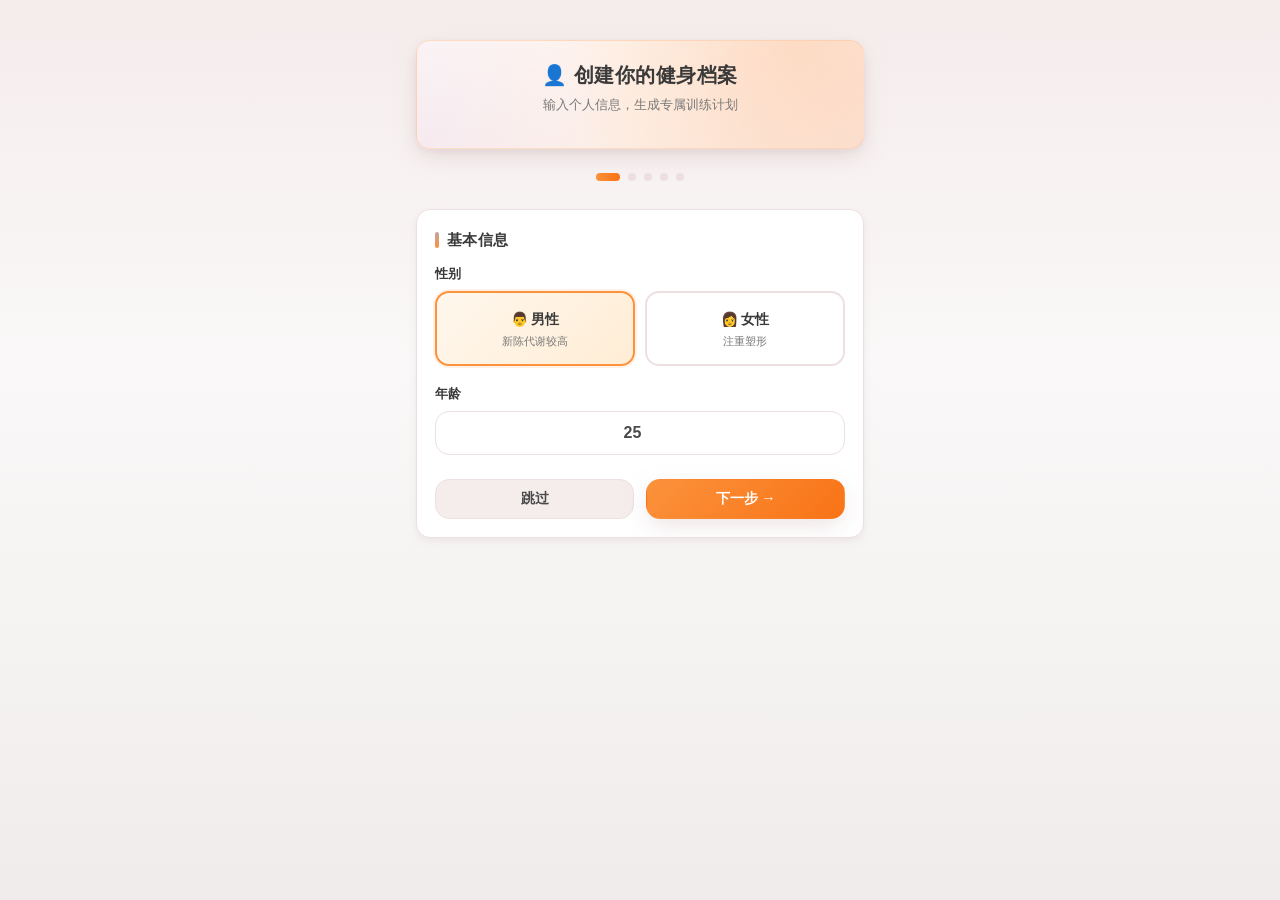
==== commit f91d8355: "v4.1: 食物偏好设置 + 个性化饮食方案" ====
--- a/onboarding.html
+++ b/onboarding.html
@@ -134,6 +134,108 @@
   .bmi-normal { background: #dcfce7; color: #166534; }
   .bmi-overweight { background: #fef3c7; color: #92400e; }
   .bmi-obese { background: #fee2e2; color: #991b1b; }
+
+  .food-category {
+    margin-bottom: 16px;
+  }
+  .food-category h4 {
+    font-size: 14px;
+    font-weight: 600;
+    color: var(--text-strong);
+    margin-bottom: 8px;
+    padding-left: 4px;
+  }
+  .food-item {
+    display: flex;
+    align-items: center;
+    padding: 10px;
+    border-radius: var(--radius);
+    border: 1px solid var(--border);
+    margin-bottom: 6px;
+    background: var(--card);
+    transition: all 0.2s;
+  }
+  .food-item:hover {
+    border-color: var(--primary);
+  }
+  .food-item.selected-like {
+    border-color: #22c55e;
+    background: #f0fdf4;
+  }
+  .food-item.selected-neutral {
+    border-color: #f59e0b;
+    background: #fffbeb;
+  }
+  .food-item.selected-dislike {
+    border-color: #ef4444;
+    background: #fef2f2;
+  }
+  .food-name {
+    flex: 1;
+    font-size: 13px;
+    font-weight: 500;
+    color: var(--text-strong);
+  }
+  .food-radio {
+    display: flex;
+    gap: 6px;
+  }
+  .food-radio button {
+    width: 28px;
+    height: 28px;
+    border-radius: 50%;
+    border: 1px solid var(--border);
+    background: var(--card);
+    font-size: 12px;
+    cursor: pointer;
+    display: flex;
+    align-items: center;
+    justify-content: center;
+    transition: all 0.2s;
+  }
+  .food-radio button:hover {
+    border-color: var(--primary);
+  }
+  .food-radio button.like.selected {
+    background: #22c55e;
+    color: #fff;
+    border-color: #22c55e;
+  }
+  .food-radio button.neutral.selected {
+    background: #f59e0b;
+    color: #fff;
+    border-color: #f59e0b;
+  }
+  .food-radio button.dislike.selected {
+    background: #ef4444;
+    color: #fff;
+    border-color: #ef4444;
+  }
+  .tab-bar {
+    display: flex;
+    gap: 8px;
+    margin-bottom: 16px;
+    background: var(--surface);
+    padding: 4px;
+    border-radius: var(--radius);
+  }
+  .tab-bar button {
+    flex: 1;
+    padding: 10px;
+    border: none;
+    border-radius: var(--radius-sm);
+    font-size: 13px;
+    font-weight: 600;
+    color: var(--sub);
+    background: transparent;
+    cursor: pointer;
+    transition: all 0.2s;
+  }
+  .tab-bar button.active {
+    background: var(--card);
+    color: var(--text-strong);
+    box-shadow: 0 1px 2px rgba(0,0,0,0.05);
+  }
 </style>
 </head>
 <body>
@@ -147,6 +249,8 @@
     <div class="step-dot active" id="step1"></div>
     <div class="step-dot" id="step2"></div>
     <div class="step-dot" id="step3"></div>
+    <div class="step-dot" id="step4"></div>
+    <div class="step-dot" id="step5"></div>
   </div>
 
   <!-- Step 1: 基本信息 -->
@@ -205,13 +309,17 @@
         <small>增加肌肉量</small>
       </div>
       <div class="radio-option" onclick="selectGoal('maintain')" data-value="maintain">
-        <span>⚖️ 维持</span>
         <small>保持现有状态</small>
       </div>
       <div class="radio-option" onclick="selectGoal('fit')" data-value="fit">
         <span>🏃 塑形</span>
         <small>提升身体素质</small>
       </div>
+    </div>
+    <div class="form-group">
+      <label>目标体重 (kg)</label>
+      <input type="number" id="targetWeight" placeholder="60" min="30" max="200" step="0.1" value="60">
+      <small style="color:var(--sub);font-size:12px;margin-top:4px;display:block">设置你的理想体重目标</small>
     </div>
     <div class="form-group">
       <label>每周训练天数</label>
@@ -232,6 +340,234 @@
     </div>
     <div class="btn-nav">
       <button class="btn btn-secondary" onclick="prevStep(3)">← 返回</button>
+      <button class="btn btn-primary" onclick="nextStep(3)">下一步 →</button>
+    </div>
+  </div>
+
+  <!-- Step 4: 食物偏好 -->
+  <div id="formStep4" class="card" style="display:none">
+    <h3>食物偏好</h3>
+    <div class="tab-bar">
+      <button class="active" onclick="switchFoodTab('meat')">🥩 肉类</button>
+      <button onclick="switchFoodTab('veg')">🥬 蔬菜</button>
+      <button onclick="switchFoodTab('staple')">🍚 主食</button>
+      <button onclick="switchFoodTab('fruit')">🍎 水果</button>
+    </div>
+
+    <div id="foodMeat" class="food-content">
+      <div class="food-category">
+        <div class="food-item" data-category="meat" data-item="chicken">
+          <span class="food-name">鸡胸肉</span>
+          <div class="food-radio">
+            <button class="like" onclick="setFoodPref('meat', 'chicken', 'like')">😊</button>
+            <button class="neutral" onclick="setFoodPref('meat', 'chicken', 'neutral')">😐</button>
+            <button class="dislike" onclick="setFoodPref('meat', 'chicken', 'dislike')">😕</button>
+          </div>
+        </div>
+        <div class="food-item" data-category="meat" data-item="beef">
+          <span class="food-name">瘦牛肉</span>
+          <div class="food-radio">
+            <button class="like" onclick="setFoodPref('meat', 'beef', 'like')">😊</button>
+            <button class="neutral" onclick="setFoodPref('meat', 'beef', 'neutral')">😐</button>
+            <button class="dislike" onclick="setFoodPref('meat', 'beef', 'dislike')">😕</button>
+          </div>
+        </div>
+        <div class="food-item" data-category="meat" data-item="fish">
+          <span class="food-name">鱼</span>
+          <div class="food-radio">
+            <button class="like" onclick="setFoodPref('meat', 'fish', 'like')">😊</button>
+            <button class="neutral" onclick="setFoodPref('meat', 'fish', 'neutral')">😐</button>
+            <button class="dislike" onclick="setFoodPref('meat', 'fish', 'dislike')">😕</button>
+          </div>
+        </div>
+        <div class="food-item" data-category="meat" data-item="shrimp">
+          <span class="food-name">虾</span>
+          <div class="food-radio">
+            <button class="like" onclick="setFoodPref('meat', 'shrimp', 'like')">😊</button>
+            <button class="neutral" onclick="setFoodPref('meat', 'shrimp', 'neutral')">😐</button>
+            <button class="dislike" onclick="setFoodPref('meat', 'shrimp', 'dislike')">😕</button>
+          </div>
+        </div>
+        <div class="food-item" data-category="meat" data-item="eggs">
+          <span class="food-name">鸡蛋</span>
+          <div class="food-radio">
+            <button class="like" onclick="setFoodPref('meat', 'eggs', 'like')">😊</button>
+            <button class="neutral" onclick="setFoodPref('meat', 'eggs', 'neutral')">😐</button>
+            <button class="dislike" onclick="setFoodPref('meat', 'eggs', 'dislike')">😕</button>
+          </div>
+        </div>
+        <div class="food-item" data-category="meat" data-item="tofu">
+          <span class="food-name">豆腐</span>
+          <div class="food-radio">
+            <button class="like" onclick="setFoodPref('meat', 'tofu', 'like')">😊</button>
+            <button class="neutral" onclick="setFoodPref('meat', 'tofu', 'neutral')">😐</button>
+            <button class="dislike" onclick="setFoodPref('meat', 'tofu', 'dislike')">😕</button>
+          </div>
+        </div>
+      </div>
+    </div>
+
+    <div id="foodVeg" class="food-content" style="display:none">
+      <div class="food-category">
+        <div class="food-item" data-category="veg" data-item="spinach">
+          <span class="food-name">菠菜</span>
+          <div class="food-radio">
+            <button class="like" onclick="setFoodPref('veg', 'spinach', 'like')">😊</button>
+            <button class="neutral" onclick="setFoodPref('veg', 'spinach', 'neutral')">😐</button>
+            <button class="dislike" onclick="setFoodPref('veg', 'spinach', 'dislike')">😕</button>
+          </div>
+        </div>
+        <div class="food-item" data-category="veg" data-item="cucumber">
+          <span class="food-name">黄瓜</span>
+          <div class="food-radio">
+            <button class="like" onclick="setFoodPref('veg', 'cucumber', 'like')">😊</button>
+            <button class="neutral" onclick="setFoodPref('veg', 'cucumber', 'neutral')">😐</button>
+            <button class="dislike" onclick="setFoodPref('veg', 'cucumber', 'dislike')">😕</button>
+          </div>
+        </div>
+        <div class="food-item" data-category="veg" data-item="tomato">
+          <span class="food-name">西红柿</span>
+          <div class="food-radio">
+            <button class="like" onclick="setFoodPref('veg', 'tomato', 'like')">😊</button>
+            <button class="neutral" onclick="setFoodPref('veg', 'tomato', 'neutral')">😐</button>
+            <button class="dislike" onclick="setFoodPref('veg', 'tomato', 'dislike')">😕</button>
+          </div>
+        </div>
+        <div class="food-item" data-category="veg" data-item="broccoli">
+          <span class="food-name">西兰花</span>
+          <div class="food-radio">
+            <button class="like" onclick="setFoodPref('veg', 'broccoli', 'like')">😊</button>
+            <button class="neutral" onclick="setFoodPref('veg', 'broccoli', 'neutral')">😐</button>
+            <button class="dislike" onclick="setFoodPref('veg', 'broccoli', 'dislike')">😕</button>
+          </div>
+        </div>
+        <div class="food-item" data-category="veg" data-item="lettuce">
+          <span class="food-name">生菜</span>
+          <div class="food-radio">
+            <button class="like" onclick="setFoodPref('veg', 'lettuce', 'like')">😊</button>
+            <button class="neutral" onclick="setFoodPref('veg', 'lettuce', 'neutral')">😐</button>
+            <button class="dislike" onclick="setFoodPref('veg', 'lettuce', 'dislike')">😕</button>
+          </div>
+        </div>
+        <div class="food-item" data-category="veg" data-item="cauliflower">
+          <span class="food-name">菜花</span>
+          <div class="food-radio">
+            <button class="like" onclick="setFoodPref('veg', 'cauliflower', 'like')">😊</button>
+            <button class="neutral" onclick="setFoodPref('veg', 'cauliflower', 'neutral')">😐</button>
+            <button class="dislike" onclick="setFoodPref('veg', 'cauliflower', 'dislike')">😕</button>
+          </div>
+        </div>
+      </div>
+    </div>
+
+    <div id="foodStaple" class="food-content" style="display:none">
+      <div class="food-category">
+        <div class="food-item" data-category="staple" data-item="rice">
+          <span class="food-name">米饭</span>
+          <div class="food-radio">
+            <button class="like" onclick="setFoodPref('staple', 'rice', 'like')">😊</button>
+            <button class="neutral" onclick="setFoodPref('staple', 'rice', 'neutral')">😐</button>
+            <button class="dislike" onclick="setFoodPref('staple', 'rice', 'dislike')">😕</button>
+          </div>
+        </div>
+        <div class="food-item" data-category="staple" data-item="oats">
+          <span class="food-name">燕麦</span>
+          <div class="food-radio">
+            <button class="like" onclick="setFoodPref('staple', 'oats', 'like')">😊</button>
+            <button class="neutral" onclick="setFoodPref('staple', 'oats', 'neutral')">😐</button>
+            <button class="dislike" onclick="setFoodPref('staple', 'oats', 'dislike')">😕</button>
+          </div>
+        </div>
+        <div class="food-item" data-category="staple" data-item="corn">
+          <span class="food-name">玉米</span>
+          <div class="food-radio">
+            <button class="like" onclick="setFoodPref('staple', 'corn', 'like')">😊</button>
+            <button class="neutral" onclick="setFoodPref('staple', 'corn', 'neutral')">😐</button>
+            <button class="dislike" onclick="setFoodPref('staple', 'corn', 'dislike')">😕</button>
+          </div>
+        </div>
+        <div class="food-item" data-category="staple" data-item="sweetpotato">
+          <span class="food-name">红薯</span>
+          <div class="food-radio">
+            <button class="like" onclick="setFoodPref('staple', 'sweetpotato', 'like')">😊</button>
+            <button class="neutral" onclick="setFoodPref('staple', 'sweetpotato', 'neutral')">😐</button>
+            <button class="dislike" onclick="setFoodPref('staple', 'sweetpotato', 'dislike')">😕</button>
+          </div>
+        </div>
+        <div class="food-item" data-category="staple" data-item="pumpkin">
+          <span class="food-name">南瓜</span>
+          <div class="food-radio">
+            <button class="like" onclick="setFoodPref('staple', 'pumpkin', 'like')">😊</button>
+            <button class="neutral" onclick="setFoodPref('staple', 'pumpkin', 'neutral')">😐</button>
+            <button class="dislike" onclick="setFoodPref('staple', 'pumpkin', 'dislike')">😕</button>
+          </div>
+        </div>
+        <div class="food-item" data-category="staple" data-item="quinoa">
+          <span class="food-name">藜麦</span>
+          <div class="food-radio">
+            <button class="like" onclick="setFoodPref('staple', 'quinoa', 'like')">😊</button>
+            <button class="neutral" onclick="setFoodPref('staple', 'quinoa', 'neutral')">😐</button>
+            <button class="dislike" onclick="setFoodPref('staple', 'quinoa', 'dislike')">😕</button>
+          </div>
+        </div>
+      </div>
+    </div>
+
+    <div id="foodFruit" class="food-content" style="display:none">
+      <div class="food-category">
+        <div class="food-item" data-category="fruit" data-item="apple">
+          <span class="food-name">苹果</span>
+          <div class="food-radio">
+            <button class="like" onclick="setFoodPref('fruit', 'apple', 'like')">😊</button>
+            <button class="neutral" onclick="setFoodPref('fruit', 'apple', 'neutral')">😐</button>
+            <button class="dislike" onclick="setFoodPref('fruit', 'apple', 'dislike')">😕</button>
+          </div>
+        </div>
+        <div class="food-item" data-category="fruit" data-item="banana">
+          <span class="food-name">香蕉</span>
+          <div class="food-radio">
+            <button class="like" onclick="setFoodPref('fruit', 'banana', 'like')">😊</button>
+            <button class="neutral" onclick="setFoodPref('fruit', 'banana', 'neutral')">😐</button>
+            <button class="dislike" onclick="setFoodPref('fruit', 'banana', 'dislike')">😕</button>
+          </div>
+        </div>
+        <div class="food-item" data-category="fruit" data-item="orange">
+          <span class="food-name">橙子</span>
+          <div class="food-radio">
+            <button class="like" onclick="setFoodPref('fruit', 'orange', 'like')">😊</button>
+            <button class="neutral" onclick="setFoodPref('fruit', 'orange', 'neutral')">😐</button>
+            <button class="dislike" onclick="setFoodPref('fruit', 'orange', 'dislike')">😕</button>
+          </div>
+        </div>
+        <div class="food-item" data-category="fruit" data-item="grapefruit">
+          <span class="food-name">柚子</span>
+          <div class="food-radio">
+            <button class="like" onclick="setFoodPref('fruit', 'grapefruit', 'like')">😊</button>
+            <button class="neutral" onclick="setFoodPref('fruit', 'grapefruit', 'neutral')">😐</button>
+            <button class="dislike" onclick="setFoodPref('fruit', 'grapefruit', 'dislike')">😕</button>
+          </div>
+        </div>
+        <div class="food-item" data-category="fruit" data-item="strawberry">
+          <span class="food-name">草莓</span>
+          <div class="food-radio">
+            <button class="like" onclick="setFoodPref('fruit', 'strawberry', 'like')">😊</button>
+            <button class="neutral" onclick="setFoodPref('fruit', 'strawberry', 'neutral')">😐</button>
+            <button class="dislike" onclick="setFoodPref('fruit', 'strawberry', 'dislike')">😕</button>
+          </div>
+        </div>
+        <div class="food-item" data-category="fruit" data-item="blueberry">
+          <span class="food-name">蓝莓</span>
+          <div class="food-radio">
+            <button class="like" onclick="setFoodPref('fruit', 'blueberry', 'like')">😊</button>
+            <button class="neutral" onclick="setFoodPref('fruit', 'blueberry', 'neutral')">😐</button>
+            <button class="dislike" onclick="setFoodPref('fruit', 'blueberry', 'dislike')">😕</button>
+          </div>
+        </div>
+      </div>
+    </div>
+
+    <div class="btn-nav">
+      <button class="btn btn-secondary" onclick="prevStep(4)">← 返回</button>
       <button class="btn btn-primary" onclick="calculateAndSave()">完成创建 →</button>
     </div>
   </div>
@@ -249,6 +585,10 @@
         <span class="result-value primary"><span id="resWeight">70</span> kg</span>
       </div>
       <div class="result-row">
+        <span class="result-label">目标体重</span>
+        <span class="result-value primary"><span id="resTarget">60</span> kg</span>
+      </div>
+      <div class="result-row">
         <span class="result-label">BMI 指数</span>
         <span class="result-value"><span id="resBMI">24.2</span> <span id="bmiBadge" class="bmi-badge">正常</span></span>
       </div>
@@ -276,8 +616,15 @@
   age: 25,
   height: 170,
   weight: 70,
+  targetWeight: 60,
   goal: 'lose',
-  days: 5
+  days: 5,
+  foodPrefs: {
+    meat: {},
+    veg: {},
+    staple: {},
+    fruit: {}
+  }
 };
 
 function selectGender(gender) {
@@ -306,6 +653,23 @@
   });
   event.currentTarget.classList.add('selected');
   userProfile.days = days;
+}
+
+function switchFoodTab(tab) {
+  document.querySelectorAll('.tab-bar button').forEach(function(el) { el.classList.remove('active'); });
+  event.currentTarget.classList.add('active');
+  document.querySelectorAll('.food-content').forEach(function(el) { el.style.display = 'none'; });
+  document.getElementById('food' + tab.charAt(0).toUpperCase() + tab.slice(1)).style.display = 'block';
+}
+
+function setFoodPref(category, item, pref) {
+  userProfile.foodPrefs[category][item] = pref;
+  var el = document.querySelector('.food-item[data-category="' + category + '"][data-item="' + item + '"]');
+  el.classList.remove('selected-like', 'selected-neutral', 'selected-dislike');
+  el.classList.add('selected-' + pref);
+  var buttons = el.querySelectorAll('.food-radio button');
+  buttons.forEach(function(btn) { btn.classList.remove('selected'); });
+  el.querySelector('.food-radio button.' + pref).classList.add('selected');
 }
 
 function nextStep(step) {
@@ -324,6 +688,13 @@
     document.getElementById('step2').classList.remove('active');
     document.getElementById('step3').classList.add('active');
     currentStep = 3;
+  } else if (step === 3) {
+    userProfile.targetWeight = parseFloat(document.getElementById('targetWeight').value) || Math.round(userProfile.weight * 0.85);
+    document.getElementById('formStep3').style.display = 'none';
+    document.getElementById('formStep4').style.display = 'block';
+    document.getElementById('step3').classList.remove('active');
+    document.getElementById('step4').classList.add('active');
+    currentStep = 4;
   }
 }
 
@@ -340,6 +711,12 @@
     document.getElementById('step3').classList.remove('active');
     document.getElementById('step2').classList.add('active');
     currentStep = 2;
+  } else if (step === 4) {
+    document.getElementById('formStep4').style.display = 'none';
+    document.getElementById('formStep3').style.display = 'block';
+    document.getElementById('step4').classList.remove('active');
+    document.getElementById('step3').classList.add('active');
+    currentStep = 3;
   }
 }
 
@@ -371,6 +748,7 @@
   document.getElementById('resAge').textContent = userProfile.age;
   document.getElementById('resHeight').textContent = userProfile.height;
   document.getElementById('resWeight').textContent = userProfile.weight;
+  document.getElementById('resTarget').textContent = userProfile.targetWeight;
   document.getElementById('resBMI').textContent = bmi.toFixed(1);
   
   var bmiBadge = document.getElementById('bmiBadge');
@@ -394,11 +772,11 @@
   document.getElementById('resCalories').textContent = calories;
   document.getElementById('resProtein').textContent = protein;
   
-  document.getElementById('formStep3').style.display = 'none';
+  document.getElementById('formStep4').style.display = 'none';
   document.getElementById('resultPreview').style.display = 'block';
   
-  var targetMin = Math.round(userProfile.weight * 0.85);
-  var targetMax = Math.round(userProfile.weight * 0.92);
+  var targetMin = userProfile.targetWeight;
+  var targetMax = Math.round(userProfile.targetWeight * 1.05);
   
   localStorage.setItem('fit_user_profile', JSON.stringify({
     gender: userProfile.gender,
@@ -413,7 +791,8 @@
     calories: calories,
     protein: protein,
     targetMin: targetMin,
-    targetMax: targetMax
+    targetMax: targetMax,
+    foodPrefs: userProfile.foodPrefs
   }));
   
   localStorage.setItem('fit_onboarding_done', 'true');
